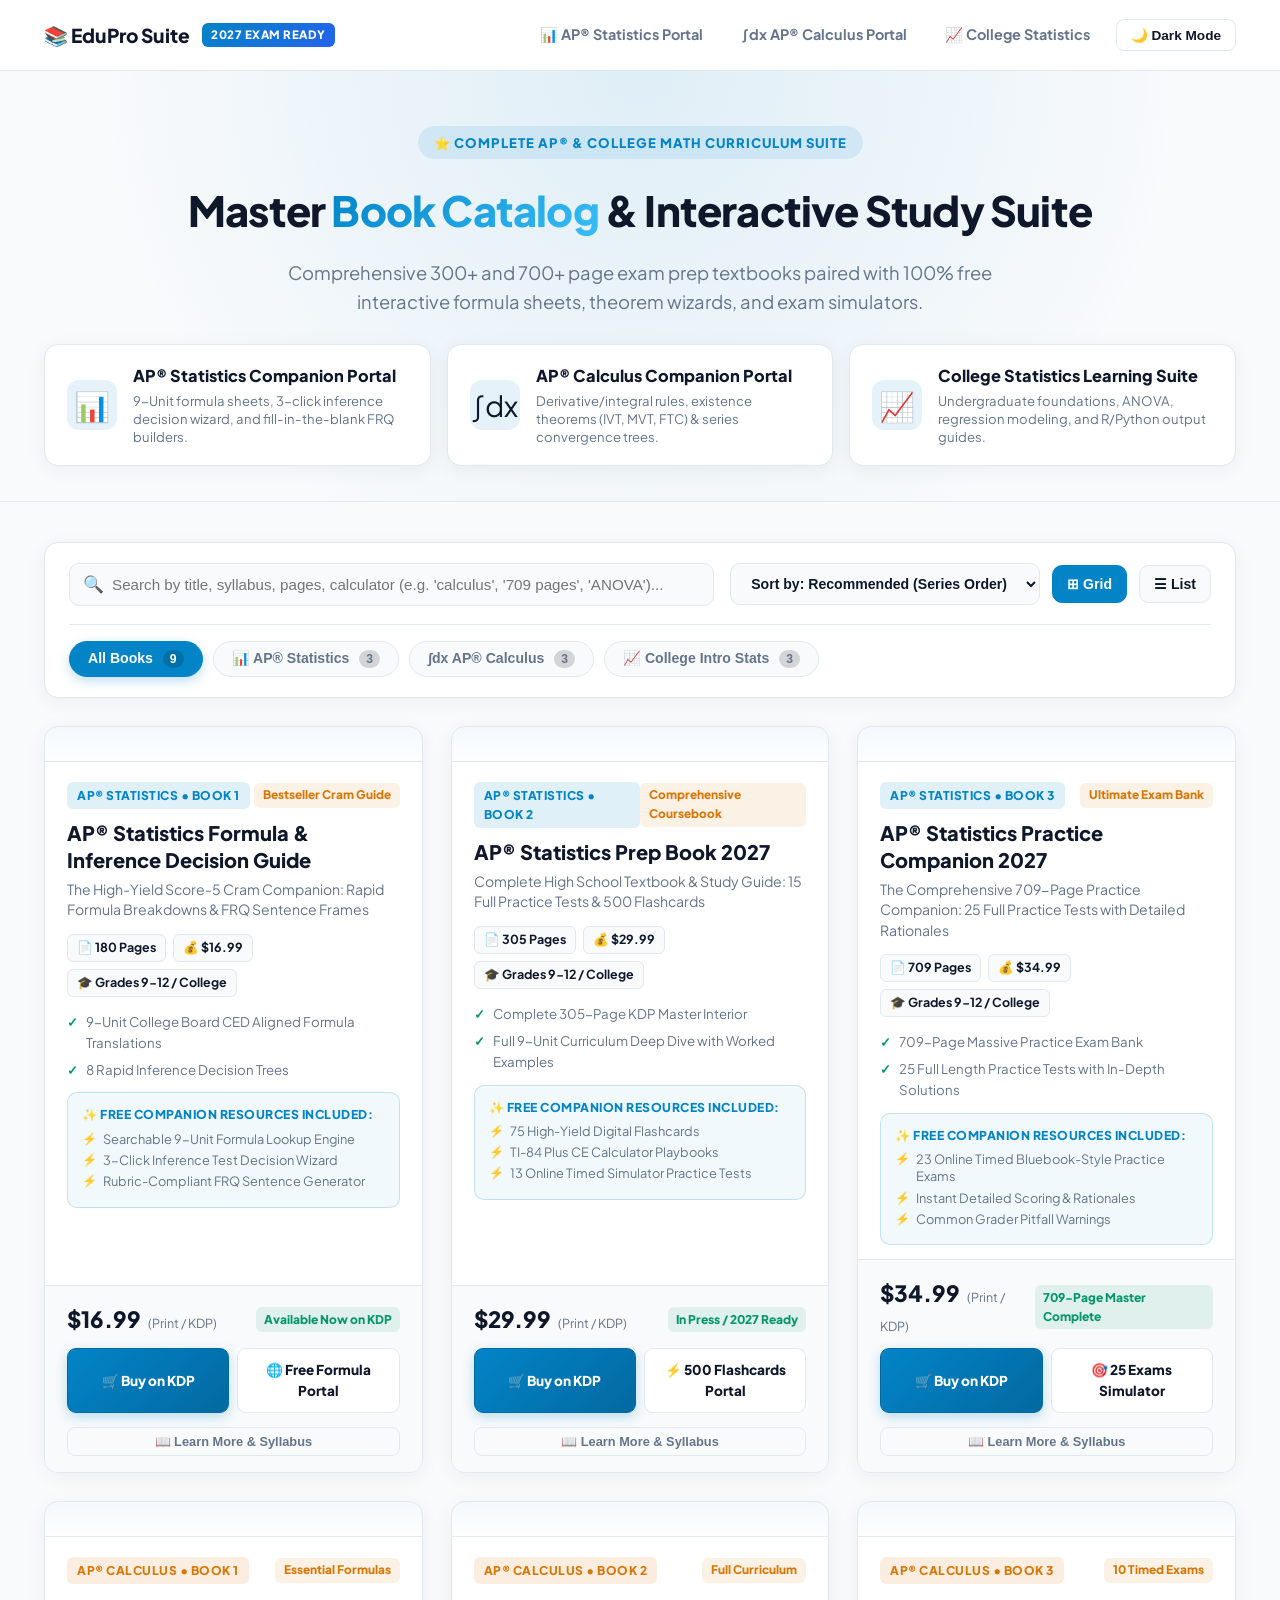
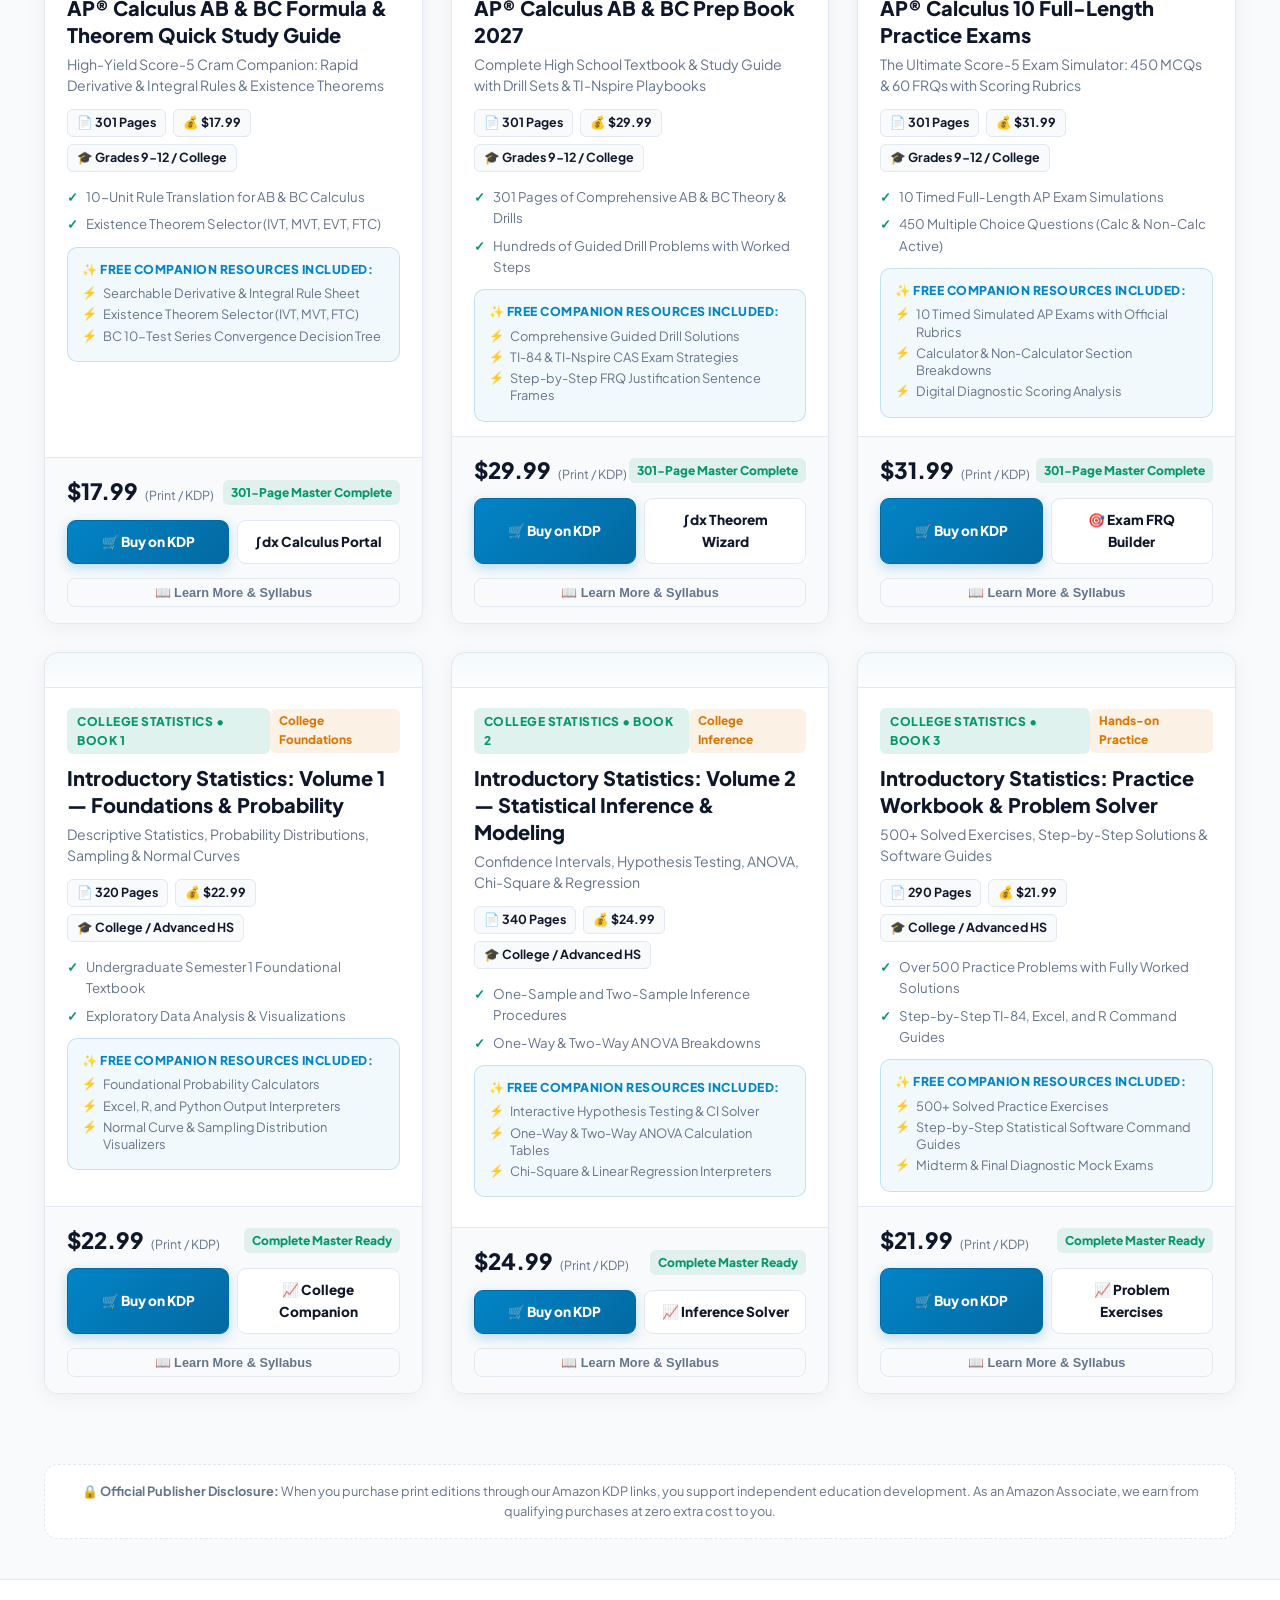
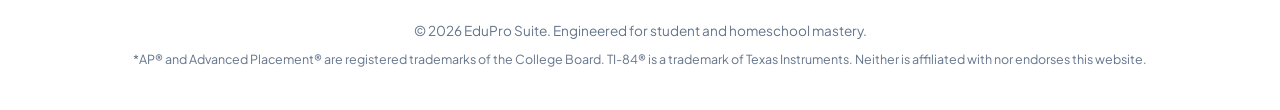
==== books-catalog.html @ 4f6c7f9e "Add Master Book Catalog, Calculus, Intro Stats, Exams, and Flashcards companion portals" ====
<!DOCTYPE html>
<html lang="en" data-theme="light">
<head>
  <meta charset="UTF-8">
  <meta name="viewport" content="width=device-width, initial-scale=1.0">
  <title>EduPro Suite | 2027 AP® & College STEM Master Book Catalog & Interactive Hub</title>
  <link rel="preconnect" href="https://fonts.googleapis.com">
  <link rel="preconnect" href="https://fonts.gstatic.com" crossorigin>
  <link href="https://fonts.googleapis.com/css2?family=Plus+Jakarta+Sans:wght@400;500;600;700;800&family=JetBrains+Mono:wght@500;700&display=swap" rel="stylesheet">
  <style>
    :root {
      --primary: #0284c7;
      --primary-hover: #0369a1;
      --accent: #d97706;
      --accent-green: #059669;
      --bg-color: #f8fafc;
      --card-bg: #ffffff;
      --text-main: #0f172a;
      --text-muted: #64748b;
      --border-color: #e2e8f0;
      --nav-bg: rgba(255, 255, 255, 0.92);
      --badge-bg: rgba(2, 132, 199, 0.1);
      --card-shadow: 0 4px 20px rgba(15, 23, 42, 0.05);
      --card-hover-shadow: 0 20px 35px rgba(2, 132, 199, 0.14);
      --radius: 14px;
    }

    [data-theme="dark"] {
      --bg-color: #0b0f19;
      --card-bg: #141d2f;
      --text-main: #f8fafc;
      --text-muted: #94a3b8;
      --border-color: #1e293b;
      --nav-bg: rgba(15, 23, 42, 0.92);
      --badge-bg: rgba(56, 189, 248, 0.15);
      --card-shadow: 0 4px 20px rgba(0, 0, 0, 0.4);
      --card-hover-shadow: 0 20px 35px rgba(56, 189, 248, 0.18);
    }

    * { box-sizing: border-box; margin: 0; padding: 0; }
    body {
      font-family: 'Plus Jakarta Sans', sans-serif;
      background-color: var(--bg-color);
      color: var(--text-main);
      line-height: 1.6;
      transition: background-color 0.25s, color 0.25s;
    }

    .container {
      max-width: 1240px;
      margin: 0 auto;
      padding: 0 24px;
    }

    /* Header Nav */
    header {
      position: sticky;
      top: 0;
      z-index: 100;
      backdrop-filter: blur(14px);
      background: var(--nav-bg);
      border-bottom: 1px solid var(--border-color);
    }
    .nav-container {
      display: flex;
      justify-content: space-between;
      align-items: center;
      height: 70px;
    }
    .logo {
      display: flex;
      align-items: center;
      gap: 12px;
      font-weight: 800;
      font-size: 1.2rem;
      text-decoration: none;
      color: var(--text-main);
    }
    .logo-badge {
      font-size: 0.72rem;
      font-weight: 800;
      background: linear-gradient(135deg, #0284c7, #2563eb);
      color: #fff;
      padding: 3px 9px;
      border-radius: 6px;
      letter-spacing: 0.5px;
    }
    .nav-links {
      display: flex;
      align-items: center;
      gap: 14px;
    }
    .nav-link {
      font-size: 0.9rem;
      font-weight: 700;
      color: var(--text-muted);
      text-decoration: none;
      padding: 6px 12px;
      border-radius: 8px;
      transition: all 0.2s;
    }
    .nav-link:hover {
      color: var(--primary);
      background: var(--badge-bg);
    }
    .theme-btn {
      background: var(--card-bg);
      border: 1px solid var(--border-color);
      color: var(--text-main);
      padding: 7px 14px;
      border-radius: 8px;
      cursor: pointer;
      font-weight: 700;
      font-size: 0.85rem;
      display: flex;
      align-items: center;
      gap: 6px;
    }

    /* Hero Banner */
    .hero {
      padding: 55px 0 35px 0;
      text-align: center;
      background: radial-gradient(circle at 50% 0%, rgba(2, 132, 199, 0.1) 0%, transparent 70%);
      border-bottom: 1px solid var(--border-color);
    }
    .hero-pretitle {
      display: inline-flex;
      align-items: center;
      gap: 8px;
      font-size: 0.82rem;
      font-weight: 800;
      text-transform: uppercase;
      letter-spacing: 1px;
      color: var(--primary);
      background: var(--badge-bg);
      padding: 6px 16px;
      border-radius: 20px;
      margin-bottom: 18px;
    }
    .hero h1 {
      font-size: 2.6rem;
      font-weight: 800;
      letter-spacing: -0.8px;
      margin-bottom: 14px;
    }
    .hero h1 span {
      background: linear-gradient(135deg, #0284c7, #38bdf8);
      -webkit-background-clip: text;
      -webkit-text-fill-color: transparent;
    }
    .hero p {
      font-size: 1.15rem;
      color: var(--text-muted);
      max-width: 780px;
      margin: 0 auto 28px;
    }

    /* Deep Link "Spoke" Portals */
    .portals-hub {
      display: grid;
      grid-template-columns: repeat(auto-fit, minmax(320px, 1fr));
      gap: 16px;
      margin-top: 15px;
      text-align: left;
    }
    .portal-box {
      background: var(--card-bg);
      border: 1px solid var(--border-color);
      padding: 18px 22px;
      border-radius: var(--radius);
      display: flex;
      align-items: center;
      gap: 16px;
      text-decoration: none;
      color: var(--text-main);
      box-shadow: var(--card-shadow);
      transition: all 0.25s ease;
    }
    .portal-box:hover {
      border-color: var(--primary);
      transform: translateY(-3px);
      box-shadow: var(--card-hover-shadow);
    }
    .portal-icon {
      font-size: 1.8rem;
      width: 50px;
      height: 50px;
      display: flex;
      align-items: center;
      justify-content: center;
      background: var(--badge-bg);
      border-radius: 12px;
      flex-shrink: 0;
    }
    .portal-text h4 {
      font-size: 1.02rem;
      font-weight: 800;
      margin-bottom: 2px;
      color: var(--text-main);
    }
    .portal-text p {
      font-size: 0.82rem;
      color: var(--text-muted);
      margin: 0;
      line-height: 1.4;
    }

    /* Catalog Controls Bar */
    .catalog-bar {
      background: var(--card-bg);
      border: 1px solid var(--border-color);
      border-radius: var(--radius);
      padding: 20px 24px;
      margin: 40px 0 28px 0;
      box-shadow: var(--card-shadow);
    }
    .bar-row-1 {
      display: flex;
      flex-wrap: wrap;
      gap: 16px;
      align-items: center;
      justify-content: space-between;
      margin-bottom: 18px;
    }
    .search-box-wrap {
      position: relative;
      flex: 1;
      min-width: 280px;
    }
    .search-input {
      width: 100%;
      padding: 12px 18px 12px 42px;
      border-radius: 10px;
      border: 1px solid var(--border-color);
      background: var(--bg-color);
      color: var(--text-main);
      font-size: 0.95rem;
      font-weight: 500;
      outline: none;
      transition: all 0.2s;
    }
    .search-input:focus {
      border-color: var(--primary);
      box-shadow: 0 0 0 3px var(--badge-bg);
    }
    .search-ico {
      position: absolute;
      left: 14px;
      top: 50%;
      transform: translateY(-50%);
      color: var(--text-muted);
      font-size: 1.05rem;
    }

    .tools-group {
      display: flex;
      flex-wrap: wrap;
      gap: 12px;
      align-items: center;
    }
    .sort-select {
      padding: 11px 16px;
      border-radius: 10px;
      border: 1px solid var(--border-color);
      background: var(--bg-color);
      color: var(--text-main);
      font-size: 0.88rem;
      font-weight: 700;
      cursor: pointer;
      outline: none;
    }
    .view-btn {
      background: var(--bg-color);
      border: 1px solid var(--border-color);
      padding: 10px 14px;
      border-radius: 10px;
      cursor: pointer;
      color: var(--text-main);
      font-size: 0.88rem;
      font-weight: 700;
      display: inline-flex;
      align-items: center;
      gap: 6px;
    }
    .view-btn.active {
      background: var(--primary);
      color: #fff;
      border-color: var(--primary);
    }

    /* Series Filter Tabs */
    .filter-tabs {
      display: flex;
      flex-wrap: wrap;
      gap: 10px;
      border-top: 1px solid var(--border-color);
      padding-top: 16px;
    }
    .pill-btn {
      background: var(--bg-color);
      color: var(--text-muted);
      border: 1px solid var(--border-color);
      border-radius: 25px;
      padding: 8px 18px;
      font-size: 0.88rem;
      font-weight: 700;
      cursor: pointer;
      transition: all 0.2s;
    }
    .pill-btn:hover, .pill-btn.active {
      background: var(--primary);
      color: #fff;
      border-color: var(--primary);
      box-shadow: 0 4px 12px rgba(2, 132, 199, 0.25);
    }
    .counter {
      display: inline-block;
      margin-left: 6px;
      background: rgba(0,0,0,0.15);
      padding: 2px 7px;
      border-radius: 12px;
      font-size: 0.76rem;
    }

    /* Books Grid */
    .books-container {
      display: grid;
      grid-template-columns: repeat(auto-fill, minmax(360px, 1fr));
      gap: 28px;
      margin-bottom: 70px;
    }
    .books-container.list-mode {
      grid-template-columns: 1fr;
    }

    /* Book Card */
    .book-card {
      background: var(--card-bg);
      border: 1px solid var(--border-color);
      border-radius: var(--radius);
      box-shadow: var(--card-shadow);
      display: flex;
      flex-direction: column;
      overflow: hidden;
      transition: all 0.28s ease;
      position: relative;
    }
    .book-card:hover {
      transform: translateY(-6px);
      box-shadow: var(--card-hover-shadow);
      border-color: rgba(2, 132, 199, 0.45);
    }

    .card-cover-container {
      background: linear-gradient(180deg, rgba(2, 132, 199, 0.05) 0%, rgba(2, 132, 199, 0.01) 100%);
      padding: 24px 20px 10px;
      text-align: center;
      border-bottom: 1px solid var(--border-color);
      position: relative;
    }
    .book-cover-img {
      max-height: 250px;
      width: auto;
      max-width: 100%;
      border-radius: 8px;
      box-shadow: 0 12px 28px rgba(0,0,0,0.22), 0 2px 4px rgba(0,0,0,0.1);
      transition: transform 0.3s ease;
    }
    .book-card:hover .book-cover-img {
      transform: scale(1.03) rotate(-1deg);
    }

    .card-body {
      padding: 20px 22px 14px;
      flex-grow: 1;
    }
    .tag-row {
      display: flex;
      justify-content: space-between;
      align-items: center;
      margin-bottom: 10px;
    }
    .series-tag {
      font-size: 0.75rem;
      font-weight: 800;
      text-transform: uppercase;
      letter-spacing: 0.5px;
      padding: 4px 10px;
      border-radius: 6px;
    }
    .tag-stats { background: rgba(2, 132, 199, 0.12); color: #0284c7; }
    .tag-calc { background: rgba(217, 119, 6, 0.12); color: #d97706; }
    .tag-intro { background: rgba(5, 150, 105, 0.12); color: #059669; }

    .badge-label {
      font-size: 0.74rem;
      font-weight: 800;
      color: var(--accent);
      background: rgba(217, 119, 6, 0.1);
      padding: 3px 9px;
      border-radius: 6px;
    }

    .book-title {
      font-size: 1.25rem;
      font-weight: 800;
      line-height: 1.35;
      margin-bottom: 6px;
      color: var(--text-main);
    }
    .book-sub {
      font-size: 0.88rem;
      color: var(--text-muted);
      margin-bottom: 14px;
      line-height: 1.45;
    }

    .chips-row {
      display: flex;
      flex-wrap: wrap;
      gap: 7px;
      margin-bottom: 14px;
    }
    .chip {
      background: var(--bg-color);
      border: 1px solid var(--border-color);
      font-size: 0.78rem;
      font-weight: 700;
      padding: 3px 9px;
      border-radius: 6px;
    }

    .highlight-list {
      list-style: none;
      margin: 10px 0;
      padding: 0;
    }
    .highlight-list li {
      font-size: 0.83rem;
      color: var(--text-muted);
      margin-bottom: 6px;
      display: flex;
      align-items: flex-start;
      gap: 8px;
    }
    .highlight-list li::before {
      content: "✓";
      color: var(--accent-green);
      font-weight: 800;
    }

    .companion-feature-box {
      background: rgba(2, 132, 199, 0.05);
      border: 1px solid rgba(2, 132, 199, 0.2);
      border-radius: 10px;
      padding: 12px 14px;
      margin-top: 12px;
    }
    .companion-feature-header {
      font-size: 0.76rem;
      font-weight: 800;
      color: var(--primary);
      text-transform: uppercase;
      letter-spacing: 0.5px;
      margin-bottom: 6px;
      display: flex;
      align-items: center;
      gap: 6px;
    }
    .companion-bullet-list {
      list-style: none;
      padding: 0;
      margin: 0;
    }
    .companion-bullet-list li {
      font-size: 0.8rem;
      color: var(--text-muted);
      margin-bottom: 4px;
      display: flex;
      align-items: flex-start;
      gap: 6px;
      line-height: 1.35;
    }
    .companion-bullet-list li::before {
      content: "⚡";
      font-size: 0.75rem;
      color: var(--primary);
    }

    /* Card Footer Actions */
    .card-footer {
      padding: 16px 22px;
      background: var(--bg-color);
      border-top: 1px solid var(--border-color);
      display: flex;
      flex-direction: column;
      gap: 10px;
    }
    .price-bar {
      display: flex;
      justify-content: space-between;
      align-items: center;
    }
    .price-tag {
      font-size: 1.4rem;
      font-weight: 800;
      color: var(--text-main);
    }
    .status-pill {
      font-size: 0.75rem;
      font-weight: 800;
      color: var(--accent-green);
      background: rgba(5, 150, 105, 0.1);
      padding: 3px 8px;
      border-radius: 6px;
    }

    .actions-grid {
      display: grid;
      grid-template-columns: 1fr 1fr;
      gap: 8px;
    }
    .action-btn {
      padding: 10px 14px;
      border-radius: 9px;
      font-size: 0.85rem;
      font-weight: 800;
      text-align: center;
      text-decoration: none;
      cursor: pointer;
      display: inline-flex;
      align-items: center;
      justify-content: center;
      gap: 6px;
      transition: all 0.2s;
    }
    .btn-buy {
      background: linear-gradient(135deg, #0284c7, #0369a1);
      color: #fff;
      border: 1px solid #0369a1;
      box-shadow: 0 4px 12px rgba(2, 132, 199, 0.25);
    }
    .btn-buy:hover {
      background: #0369a1;
      transform: translateY(-1px);
    }
    .btn-companion {
      background: var(--card-bg);
      color: var(--text-main);
      border: 1px solid var(--border-color);
    }
    .btn-companion:hover {
      border-color: var(--primary);
      color: var(--primary);
      background: var(--badge-bg);
    }
    .btn-details {
      background: transparent;
      border: 1px solid var(--border-color);
      color: var(--text-muted);
      font-size: 0.8rem;
      padding: 6px 12px;
      border-radius: 8px;
      cursor: pointer;
      font-weight: 700;
      transition: all 0.2s;
    }
    .btn-details:hover {
      color: var(--text-main);
      border-color: var(--text-muted);
    }

    /* List Mode Specifics */
    .books-container.list-mode .book-card {
      flex-direction: row;
    }
    .books-container.list-mode .card-cover-container {
      width: 220px;
      flex-shrink: 0;
      display: flex;
      align-items: center;
      justify-content: center;
      border-bottom: none;
      border-right: 1px solid var(--border-color);
      padding: 20px;
    }
    .books-container.list-mode .card-cover-container .book-cover-img {
      max-height: 190px;
    }
    .books-container.list-mode .card-footer {
      width: 260px;
      flex-shrink: 0;
      border-top: none;
      border-left: 1px solid var(--border-color);
      justify-content: center;
    }

    /* Modal Backdrop & Popup */
    .modal-overlay {
      display: none;
      position: fixed;
      inset: 0;
      background: rgba(0, 0, 0, 0.65);
      backdrop-filter: blur(5px);
      z-index: 999;
      align-items: center;
      justify-content: center;
      padding: 20px;
    }
    .modal-overlay.open { display: flex; }
    .modal-window {
      background: var(--card-bg);
      border: 1px solid var(--border-color);
      border-radius: 16px;
      max-width: 680px;
      width: 100%;
      padding: 30px;
      box-shadow: 0 25px 50px rgba(0,0,0,0.35);
      position: relative;
      max-height: 90vh;
      overflow-y: auto;
    }
    .modal-close-x {
      position: absolute;
      top: 22px;
      right: 22px;
      background: var(--bg-color);
      border: 1px solid var(--border-color);
      width: 32px;
      height: 32px;
      border-radius: 50%;
      display: flex;
      align-items: center;
      justify-content: center;
      cursor: pointer;
      font-size: 1.2rem;
      color: var(--text-muted);
    }
    .modal-close-x:hover { color: var(--text-main); }

    /* Affiliate Disclosure Footnote */
    .disclosure-box {
      margin-top: 40px;
      padding: 16px 20px;
      background: var(--card-bg);
      border: 1px dashed var(--border-color);
      border-radius: var(--radius);
      font-size: 0.8rem;
      color: var(--text-muted);
      text-align: center;
    }

    footer {
      border-top: 1px solid var(--border-color);
      background: var(--card-bg);
      padding: 40px 0;
      text-align: center;
      color: var(--text-muted);
      font-size: 0.85rem;
      margin-top: 40px;
    }

    @media (max-width: 900px) {
      .hero h1 { font-size: 2.1rem; }
      .books-container.list-mode .book-card { flex-direction: column; }
      .books-container.list-mode .card-cover-container { width: 100%; border-right: none; border-bottom: 1px solid var(--border-color); }
      .books-container.list-mode .card-footer { width: 100%; border-left: none; border-top: 1px solid var(--border-color); }
      .bar-row-1 { flex-direction: column; align-items: stretch; }
      .tools-group { justify-content: space-between; }
    }
  </style>
</head>
<body>

  <!-- Sticky Global Navigation -->
  <header>
    <div class="container nav-container">
      <a href="books-catalog.html" class="logo">
        <span>📚 EduPro Suite</span>
        <span class="logo-badge">2027 EXAM READY</span>
      </a>
      <div class="nav-links">
        <a href="index.html" class="nav-link">📊 AP® Statistics Portal</a>
        <a href="calculus.html" class="nav-link">∫dx AP® Calculus Portal</a>
        <a href="introductory-statistics.html" class="nav-link">📈 College Statistics</a>
        <button class="theme-btn" id="themeBtn">🌙 Dark Mode</button>
      </div>
    </div>
  </header>

  <!-- Hero Section -->
  <section class="hero">
    <div class="container">
      <div class="hero-pretitle">⭐ Complete AP® & College Math Curriculum Suite</div>
      <h1>Master <span>Book Catalog</span> & Interactive Study Suite</h1>
      <p>Comprehensive 300+ and 700+ page exam prep textbooks paired with 100% free interactive formula sheets, theorem wizards, and exam simulators.</p>

      <!-- The 3 Major Spoke Portals (Deep Links) -->
      <div class="portals-hub">
        <a href="index.html" class="portal-box">
          <div class="portal-icon">📊</div>
          <div class="portal-text">
            <h4>AP® Statistics Companion Portal</h4>
            <p>9-Unit formula sheets, 3-click inference decision wizard, and fill-in-the-blank FRQ builders.</p>
          </div>
        </a>

        <a href="calculus.html" class="portal-box">
          <div class="portal-icon">∫dx</div>
          <div class="portal-text">
            <h4>AP® Calculus Companion Portal</h4>
            <p>Derivative/integral rules, existence theorems (IVT, MVT, FTC) & series convergence trees.</p>
          </div>
        </a>

        <a href="introductory-statistics.html" class="portal-box">
          <div class="portal-icon">📈</div>
          <div class="portal-text">
            <h4>College Statistics Learning Suite</h4>
            <p>Undergraduate foundations, ANOVA, regression modeling, and R/Python output guides.</p>
          </div>
        </a>
      </div>
    </div>
  </section>

  <!-- Main Catalog Area -->
  <main class="container">

    <!-- Controls: Search, Sort, Filters, View Modes -->
    <div class="catalog-bar">
      <div class="bar-row-1">
        <div class="search-box-wrap">
          <span class="search-ico">🔍</span>
          <input type="text" id="searchInput" class="search-input" placeholder="Search by title, syllabus, pages, calculator (e.g. 'calculus', '709 pages', 'ANOVA')...">
        </div>

        <div class="tools-group">
          <select id="sortSelect" class="sort-select">
            <option value="recommended">Sort by: Recommended (Series Order)</option>
            <option value="pages-desc">Sort by: Pages (High to Low)</option>
            <option value="pages-asc">Sort by: Pages (Low to High)</option>
            <option value="price-asc">Sort by: Price (Low to High)</option>
            <option value="title-asc">Sort by: Title (A - Z)</option>
          </select>

          <button id="viewGrid" class="view-btn active" title="Grid View">⊞ Grid</button>
          <button id="viewList" class="view-btn" title="List View">☰ List</button>
        </div>
      </div>

      <!-- Filter Tabs -->
      <div class="filter-tabs">
        <button class="pill-btn active" data-series="all">All Books <span class="counter" id="countAll">9</span></button>
        <button class="pill-btn" data-series="ap-statistics">📊 AP® Statistics <span class="counter" id="countStats">3</span></button>
        <button class="pill-btn" data-series="ap-calculus">∫dx AP® Calculus <span class="counter" id="countCalc">3</span></button>
        <button class="pill-btn" data-series="intro-stats">📈 College Intro Stats <span class="counter" id="countIntro">3</span></button>
      </div>
    </div>

    <!-- Book Grid Cards -->
    <div class="books-container" id="booksContainer">
      <!-- Dynamic Javascript Injection -->
    </div>

    <!-- Affiliate / Attribution Notice -->
    <div class="disclosure-box">
      🔒 <strong>Official Publisher Disclosure:</strong> When you purchase print editions through our Amazon KDP links, you support independent education development. As an Amazon Associate, we earn from qualifying purchases at zero extra cost to you.
    </div>

  </main>

  <!-- Modal Details Popup -->
  <div class="modal-overlay" id="bookModal">
    <div class="modal-window">
      <button class="modal-close-x" id="modalCloseX">&times;</button>
      <div id="modalBody"></div>
    </div>
  </div>

  <!-- Footer -->
  <footer>
    <div class="container">
      <p>© 2026 EduPro Suite. Engineered for student and homeschool mastery.</p>
      <p style="font-size: 0.78rem; margin-top: 8px;">*AP® and Advanced Placement® are registered trademarks of the College Board. TI-84® is a trademark of Texas Instruments. Neither is affiliated with nor endorses this website.</p>
    </div>
  </footer>

  <script>
    // Configurable Amazon Affiliate / Attribution Tag
    // You can also pass ?tag=yourtag-20 in the browser URL!
    const urlParams = new URLSearchParams(window.location.search);
    const affiliateTag = urlParams.get('tag') || 'eduprosuite-20';

    // PayPal configuration placeholder:
    // Supply your PayPal username/ID here (e.g. 'YourPayPalName')
    // When provided, an instant PayPal checkout button appears automatically for every book!
    const paypalId = ""; 

    // 9 Books Master Catalog Data
    const books = [
      {
        id: "ap-stats-book-1",
        series: "AP Statistics Series (2027)",
        series_id: "ap-statistics",
        tag_class: "tag-stats",
        series_label: "AP® Statistics",
        book_number: 1,
        title: "AP® Statistics Formula & Inference Decision Guide",
        subtitle: "The High-Yield Score-5 Cram Companion: Rapid Formula Breakdowns & FRQ Sentence Frames",
        price: "$16.99",
        numeric_price: 16.99,
        pages: 180,
        grade_level: "Grades 9-12 / College",
        status: "Available Now on KDP",
        badge: "Bestseller Cram Guide",
        cover_image: "assets/covers/ap-stats-book-1.jpg",
        product_url: "https://www.amazon.com/dp/B0EXAMPL01",
        companion_resources_url: "index.html",
        companion_label: "🌐 Free Formula Portal",
        highlights: [
          "9-Unit College Board CED Aligned Formula Translations",
          "8 Rapid Inference Decision Trees",
          "Fill-in-the-Blank FRQ Sentence Frames"
        ],
        companion_bullets: [
          "Searchable 9-Unit Formula Lookup Engine",
          "3-Click Inference Test Decision Wizard",
          "Rubric-Compliant FRQ Sentence Generator"
        ],
        description: "Master AP Statistics with this laser-focused formula and inference handbook. Designed for high school students aiming for a Score 5, featuring instant formula lookups and rubric-perfect templates."
      },
      {
        id: "ap-stats-book-2",
        series: "AP Statistics Series (2027)",
        series_id: "ap-statistics",
        tag_class: "tag-stats",
        series_label: "AP® Statistics",
        book_number: 2,
        title: "AP® Statistics Prep Book 2027",
        subtitle: "Complete High School Textbook & Study Guide: 15 Full Practice Tests & 500 Flashcards",
        price: "$29.99",
        numeric_price: 29.99,
        pages: 305,
        grade_level: "Grades 9-12 / College",
        status: "In Press / 2027 Ready",
        badge: "Comprehensive Coursebook",
        cover_image: "assets/covers/ap-stats-book-2.jpg",
        product_url: "https://www.amazon.com/dp/B0EXAMPL02",
        companion_resources_url: "flashcards.html",
        companion_label: "⚡ 500 Flashcards Portal",
        highlights: [
          "Complete 305-Page KDP Master Interior",
          "Full 9-Unit Curriculum Deep Dive with Worked Examples",
          "15 Practice Tests (2 In-Book + 13 Online Timed Simulator)"
        ],
        companion_bullets: [
          "75 High-Yield Digital Flashcards",
          "TI-84 Plus CE Calculator Playbooks",
          "13 Online Timed Simulator Practice Tests"
        ],
        description: "The ultimate 305-page textbook and workbook for AP Statistics 2027. Includes in-depth unit breakdowns, calculator shortcuts, diagnostic drills, and complete scoring rubrics."
      },
      {
        id: "ap-stats-book-3",
        series: "AP Statistics Series (2027)",
        series_id: "ap-statistics",
        tag_class: "tag-stats",
        series_label: "AP® Statistics",
        book_number: 3,
        title: "AP® Statistics Practice Companion 2027",
        subtitle: "The Comprehensive 709-Page Practice Companion: 25 Full Practice Tests with Detailed Rationales",
        price: "$34.99",
        numeric_price: 34.99,
        pages: 709,
        grade_level: "Grades 9-12 / College",
        status: "709-Page Master Complete",
        badge: "Ultimate Exam Bank",
        cover_image: "assets/covers/ap-stats-book-3.jpg",
        product_url: "https://www.amazon.com/dp/B0EXAMPL03",
        companion_resources_url: "practice-exams.html",
        companion_label: "🎯 25 Exams Simulator",
        highlights: [
          "709-Page Massive Practice Exam Bank",
          "25 Full Length Practice Tests with In-Depth Solutions",
          "Bluebook Digital Exam Style Simulator Integration"
        ],
        companion_bullets: [
          "23 Online Timed Bluebook-Style Practice Exams",
          "Instant Detailed Scoring & Rationales",
          "Common Grader Pitfall Warnings"
        ],
        description: "The most comprehensive AP Statistics practice question vault ever assembled. 709 pages featuring 25 full-length exam simulations with complete solution rationales."
      },
      {
        id: "ap-calc-book-1",
        series: "AP Calculus Series (2027)",
        series_id: "ap-calculus",
        tag_class: "tag-calc",
        series_label: "AP® Calculus",
        book_number: 1,
        title: "AP® Calculus AB & BC Formula & Theorem Quick Study Guide",
        subtitle: "High-Yield Score-5 Cram Companion: Rapid Derivative & Integral Rules & Existence Theorems",
        price: "$17.99",
        numeric_price: 17.99,
        pages: 301,
        grade_level: "Grades 9-12 / College",
        status: "301-Page Master Complete",
        badge: "Essential Formulas",
        cover_image: "assets/covers/ap-calc-book-1.jpg",
        product_url: "https://www.amazon.com/dp/B0EXAMPL04",
        companion_resources_url: "calculus.html",
        companion_label: "∫dx Calculus Portal",
        highlights: [
          "10-Unit Rule Translation for AB & BC Calculus",
          "Existence Theorem Selector (IVT, MVT, EVT, FTC)",
          "BC Series Convergence Flowcharts (10 Decision Tests)"
        ],
        companion_bullets: [
          "Searchable Derivative & Integral Rule Sheet",
          "Existence Theorem Selector (IVT, MVT, FTC)",
          "BC 10-Test Series Convergence Decision Tree"
        ],
        description: "Essential formulas, existence theorems, and justification templates for AP Calculus AB and BC exam mastery. Concise, high-impact review."
      },
      {
        id: "ap-calc-book-2",
        series: "AP Calculus Series (2027)",
        series_id: "ap-calculus",
        tag_class: "tag-calc",
        series_label: "AP® Calculus",
        book_number: 2,
        title: "AP® Calculus AB & BC Prep Book 2027",
        subtitle: "Complete High School Textbook & Study Guide with Drill Sets & TI-Nspire Playbooks",
        price: "$29.99",
        numeric_price: 29.99,
        pages: 301,
        grade_level: "Grades 9-12 / College",
        status: "301-Page Master Complete",
        badge: "Full Curriculum",
        cover_image: "assets/covers/ap-calc-book-2.jpg",
        product_url: "https://www.amazon.com/dp/B0EXAMPL05",
        companion_resources_url: "calculus.html",
        companion_label: "∫dx Theorem Wizard",
        highlights: [
          "301 Pages of Comprehensive AB & BC Theory & Drills",
          "Hundreds of Guided Drill Problems with Worked Steps",
          "TI-84 and TI-Nspire CAS Calculator Strategies"
        ],
        companion_bullets: [
          "Comprehensive Guided Drill Solutions",
          "TI-84 & TI-Nspire CAS Exam Strategies",
          "Step-by-Step FRQ Justification Sentence Frames"
        ],
        description: "A complete, modern textbook designed for independent AP Calculus AB & BC students. Thorough theoretical foundations paired with actionable exam drills."
      },
      {
        id: "ap-calc-book-3",
        series: "AP Calculus Series (2027)",
        series_id: "ap-calculus",
        tag_class: "tag-calc",
        series_label: "AP® Calculus",
        book_number: 3,
        title: "AP® Calculus 10 Full-Length Practice Exams",
        subtitle: "The Ultimate Score-5 Exam Simulator: 450 MCQs & 60 FRQs with Scoring Rubrics",
        price: "$31.99",
        numeric_price: 31.99,
        pages: 301,
        grade_level: "Grades 9-12 / College",
        status: "301-Page Master Complete",
        badge: "10 Timed Exams",
        cover_image: "assets/covers/ap-calc-book-3.jpg",
        product_url: "https://www.amazon.com/dp/B0EXAMPL06",
        companion_resources_url: "calculus.html",
        companion_label: "🎯 Exam FRQ Builder",
        highlights: [
          "10 Timed Full-Length AP Exam Simulations",
          "450 Multiple Choice Questions (Calc & Non-Calc Active)",
          "60 Free Response Questions with Official Rubrics"
        ],
        companion_bullets: [
          "10 Timed Simulated AP Exams with Official Rubrics",
          "Calculator & Non-Calculator Section Breakdowns",
          "Digital Diagnostic Scoring Analysis"
        ],
        description: "Simulate the real AP Calculus testing environment with 10 rigorous, fully worked practice exams. Covers both AB and BC specific modules."
      },
      {
        id: "intro-stats-book-1",
        series: "Introductory Statistics College Series",
        series_id: "intro-stats",
        tag_class: "tag-intro",
        series_label: "College Statistics",
        book_number: 1,
        title: "Introductory Statistics: Volume 1 — Foundations & Probability",
        subtitle: "Descriptive Statistics, Probability Distributions, Sampling & Normal Curves",
        price: "$22.99",
        numeric_price: 22.99,
        pages: 320,
        grade_level: "College / Advanced HS",
        status: "Complete Master Ready",
        badge: "College Foundations",
        cover_image: "assets/covers/intro-stats-book-1.jpg",
        product_url: "https://www.amazon.com/dp/B0EXAMPL07",
        companion_resources_url: "introductory-statistics.html",
        companion_label: "📈 College Companion",
        highlights: [
          "Undergraduate Semester 1 Foundational Textbook",
          "Exploratory Data Analysis & Visualizations",
          "Discrete & Continuous Probability Distributions"
        ],
        companion_bullets: [
          "Foundational Probability Calculators",
          "Excel, R, and Python Output Interpreters",
          "Normal Curve & Sampling Distribution Visualizers"
        ],
        description: "An intuitive, accessible college textbook covering descriptive statistics, basic probability, and sampling distributions with practical real-world data examples."
      },
      {
        id: "intro-stats-book-2",
        series: "Introductory Statistics College Series",
        series_id: "intro-stats",
        tag_class: "tag-intro",
        series_label: "College Statistics",
        book_number: 2,
        title: "Introductory Statistics: Volume 2 — Statistical Inference & Modeling",
        subtitle: "Confidence Intervals, Hypothesis Testing, ANOVA, Chi-Square & Regression",
        price: "$24.99",
        numeric_price: 24.99,
        pages: 340,
        grade_level: "College / Advanced HS",
        status: "Complete Master Ready",
        badge: "College Inference",
        cover_image: "assets/covers/intro-stats-book-2.jpg",
        product_url: "https://www.amazon.com/dp/B0EXAMPL08",
        companion_resources_url: "introductory-statistics.html",
        companion_label: "📈 Inference Solver",
        highlights: [
          "One-Sample and Two-Sample Inference Procedures",
          "One-Way & Two-Way ANOVA Breakdowns",
          "Chi-Square Goodness-of-Fit and Independence"
        ],
        companion_bullets: [
          "Interactive Hypothesis Testing & CI Solver",
          "One-Way & Two-Way ANOVA Calculation Tables",
          "Chi-Square & Linear Regression Interpreters"
        ],
        description: "Comprehensive semester 2 college guide to statistical inference, decision-making, and linear modeling with clear hypothesis testing workflows."
      },
      {
        id: "intro-stats-book-3",
        series: "Introductory Statistics College Series",
        series_id: "intro-stats",
        tag_class: "tag-intro",
        series_label: "College Statistics",
        book_number: 3,
        title: "Introductory Statistics: Practice Workbook & Problem Solver",
        subtitle: "500+ Solved Exercises, Step-by-Step Solutions & Software Guides",
        price: "$21.99",
        numeric_price: 21.99,
        pages: 290,
        grade_level: "College / Advanced HS",
        status: "Complete Master Ready",
        badge: "Hands-on Practice",
        cover_image: "assets/covers/intro-stats-book-3.jpg",
        product_url: "https://www.amazon.com/dp/B0EXAMPL09",
        companion_resources_url: "introductory-statistics.html",
        companion_label: "📈 Problem Exercises",
        highlights: [
          "Over 500 Practice Problems with Fully Worked Solutions",
          "Step-by-Step TI-84, Excel, and R Command Guides",
          "Formula Mastery Drills & Conceptual Traps"
        ],
        companion_bullets: [
          "500+ Solved Practice Exercises",
          "Step-by-Step Statistical Software Command Guides",
          "Midterm & Final Diagnostic Mock Exams"
        ],
        description: "The ultimate companion workbook for introductory statistics college students. Reinforce lecture concepts with structured, step-by-step problem sets."
      }
    ];

    // Build Amazon link with tag
    function getAmazonLink(url) {
      if (!affiliateTag) return url;
      const separator = url.includes('?') ? '&' : '?';
      return `${url}${separator}tag=${affiliateTag}`;
    }

    // State
    let activeSeries = 'all';
    let filterQuery = '';
    let sortMode = 'recommended';

    // Elements
    const booksContainer = document.getElementById('booksContainer');
    const searchInput = document.getElementById('searchInput');
    const sortSelect = document.getElementById('sortSelect');
    const pillButtons = document.querySelectorAll('.pill-btn');
    const viewGrid = document.getElementById('viewGrid');
    const viewList = document.getElementById('viewList');
    const themeBtn = document.getElementById('themeBtn');
    const bookModal = document.getElementById('bookModal');
    const modalBody = document.getElementById('modalBody');
    const modalCloseX = document.getElementById('modalCloseX');

    // Theme Switch
    themeBtn.addEventListener('click', () => {
      const isDark = document.documentElement.getAttribute('data-theme') === 'dark';
      document.documentElement.setAttribute('data-theme', isDark ? 'light' : 'dark');
      themeBtn.textContent = isDark ? '🌙 Dark Mode' : '☀️ Light Mode';
    });

    // Render Logic
    function render() {
      let filtered = books.filter(b => {
        const matchesSeries = (activeSeries === 'all') || (b.series_id === activeSeries);
        const q = filterQuery.toLowerCase().trim();
        const matchesQuery = !q || 
          b.title.toLowerCase().includes(q) ||
          b.subtitle.toLowerCase().includes(q) ||
          b.description.toLowerCase().includes(q) ||
          b.pages.toString().includes(q) ||
          b.highlights.some(h => h.toLowerCase().includes(q)) ||
          b.companion_bullets.some(cb => cb.toLowerCase().includes(q));
        return matchesSeries && matchesQuery;
      });

      // Sorting logic
      if (sortMode === 'pages-desc') filtered.sort((a,b) => b.pages - a.pages);
      else if (sortMode === 'pages-asc') filtered.sort((a,b) => a.pages - b.pages);
      else if (sortMode === 'price-asc') filtered.sort((a,b) => a.numeric_price - b.numeric_price);
      else if (sortMode === 'title-asc') filtered.sort((a,b) => a.title.localeCompare(b.title));

      if (filtered.length === 0) {
        booksContainer.innerHTML = `
          <div style="grid-column: 1/-1; text-align: center; padding: 70px 20px; background: var(--card-bg); border-radius: var(--radius); border: 2px dashed var(--border-color);">
            <h3 style="font-size: 1.35rem; margin-bottom: 8px;">No matching books found</h3>
            <p style="color: var(--text-muted);">Try searching for "AP Statistics", "Calculus", or clearing the search box.</p>
          </div>
        `;
        return;
      }

      booksContainer.innerHTML = filtered.map(b => `
        <article class="book-card" data-id="${b.id}">
          <div class="card-cover-container">
            <img src="${b.cover_image}" alt="${b.title} Cover" class="book-cover-img" loading="lazy" onerror="this.style.display='none'">
          </div>

          <div class="card-body">
            <div class="tag-row">
              <span class="series-tag ${b.tag_class}">${b.series_label} • Book ${b.book_number}</span>
              <span class="badge-label">${b.badge}</span>
            </div>

            <h2 class="book-title">${b.title}</h2>
            <p class="book-sub">${b.subtitle}</p>

            <div class="chips-row">
              <span class="chip">📄 ${b.pages} Pages</span>
              <span class="chip">💰 ${b.price}</span>
              <span class="chip">🎓 ${b.grade_level}</span>
            </div>

            <ul class="highlight-list">
              ${b.highlights.slice(0, 2).map(h => `<li>${h}</li>`).join('')}
            </ul>

            <!-- Companion Resources Bullet List Box -->
            <div class="companion-feature-box">
              <div class="companion-feature-header">✨ FREE Companion Resources Included:</div>
              <ul class="companion-bullet-list">
                ${b.companion_bullets.map(cb => `<li>${cb}</li>`).join('')}
              </ul>
            </div>
          </div>

          <div class="card-footer">
            <div class="price-bar">
              <div>
                <span class="price-tag">${b.price}</span>
                <span style="font-size:0.78rem; color:var(--text-muted); margin-left:4px;">(Print / KDP)</span>
              </div>
              <span class="status-pill">${b.status}</span>
            </div>

            <div class="actions-grid">
              <a href="${getAmazonLink(b.product_url)}" target="_blank" rel="noopener" class="action-btn btn-buy">🛒 Buy on KDP</a>
              <a href="${b.companion_resources_url}" class="action-btn btn-companion">${b.companion_label}</a>
            </div>

            <div style="display:flex; gap:6px; margin-top:4px;">
              <button class="btn-details" style="flex:1;" onclick="openDetails('${b.id}')">📖 Learn More & Syllabus</button>
              ${paypalId ? `<a href="https://www.paypal.com/paypalme/${paypalId}/${b.numeric_price}USD" target="_blank" rel="noopener" class="action-btn" style="background:#0070ba; color:#fff; font-size:0.8rem; padding:6px 12px; border-radius:8px; text-decoration:none; display:inline-flex; align-items:center; gap:4px;">💳 PayPal</a>` : ''}
            </div>
          </div>
        </article>
      `).join('');
    }

    // Modal Details
    window.openDetails = function(bookId) {
      const b = books.find(x => x.id === bookId);
      if (!b) return;

      modalBody.innerHTML = `
        <div style="display:flex; gap:20px; align-items:flex-start; margin-bottom:18px; flex-wrap:wrap;">
          <img src="${b.cover_image}" alt="${b.title}" style="max-height:180px; border-radius:8px; box-shadow:0 8px 20px rgba(0,0,0,0.2);" onerror="this.style.display='none'">
          <div style="flex:1; min-width:240px;">
            <span class="series-tag ${b.tag_class}">${b.series}</span>
            <h2 style="font-size:1.35rem; font-weight:800; margin:8px 0 4px;">${b.title}</h2>
            <p style="color:var(--text-muted); font-size:0.88rem; margin-bottom:10px;">${b.subtitle}</p>
            <div class="chips-row">
              <span class="chip">📄 ${b.pages} Pages</span>
              <span class="chip">💲 ${b.price}</span>
              <span class="chip">🎓 ${b.grade_level}</span>
            </div>
          </div>
        </div>

        <h4 style="font-size:0.95rem; font-weight:800; margin-bottom:8px;">Scope & Description:</h4>
        <p style="font-size:0.88rem; color:var(--text-muted); line-height:1.6; margin-bottom:18px;">${b.description}</p>

        <h4 style="font-size:0.95rem; font-weight:800; margin-bottom:8px;">Key Textbook Highlights:</h4>
        <ul class="highlight-list" style="margin-bottom:16px;">
          ${b.highlights.map(h => `<li>${h}</li>`).join('')}
        </ul>

        <div class="companion-feature-box" style="margin-bottom:20px;">
          <div class="companion-feature-header">✨ 100% Free Companion Portal Features Included:</div>
          <ul class="companion-bullet-list">
            ${b.companion_bullets.map(cb => `<li>${cb}</li>`).join('')}
          </ul>
        </div>

        <div style="display:flex; gap:12px; flex-wrap:wrap;">
          <a href="${getAmazonLink(b.product_url)}" target="_blank" rel="noopener" class="action-btn btn-buy" style="flex:1;">🛒 Order Print Edition (${b.price})</a>
          <a href="${b.companion_resources_url}" class="action-btn btn-companion" style="flex:1;">🌐 Free Online Interactive Portal</a>
          ${paypalId ? `<a href="https://www.paypal.com/paypalme/${paypalId}/${b.numeric_price}USD" target="_blank" rel="noopener" class="action-btn" style="background:#0070ba; color:#fff; flex:1;">💳 Instant Checkout (PayPal)</a>` : ''}
        </div>
      `;
      bookModal.classList.add('open');
    };

    modalCloseX.addEventListener('click', () => bookModal.classList.remove('open'));
    bookModal.addEventListener('click', (e) => {
      if (e.target === bookModal) bookModal.classList.remove('open');
    });

    // Listeners
    searchInput.addEventListener('input', (e) => {
      filterQuery = e.target.value;
      render();
    });

    sortSelect.addEventListener('change', (e) => {
      sortMode = e.target.value;
      render();
    });

    pillButtons.forEach(btn => {
      btn.addEventListener('click', () => {
        pillButtons.forEach(b => b.classList.remove('active'));
        btn.classList.add('active');
        activeSeries = btn.getAttribute('data-series');
        render();
      });
    });

    viewGrid.addEventListener('click', () => {
      viewGrid.classList.add('active');
      viewList.classList.remove('active');
      booksContainer.classList.remove('list-mode');
    });

    viewList.addEventListener('click', () => {
      viewList.classList.add('active');
      viewGrid.classList.remove('active');
      booksContainer.classList.add('list-mode');
    });

    // Run
    render();
  </script>
</body>
</html>
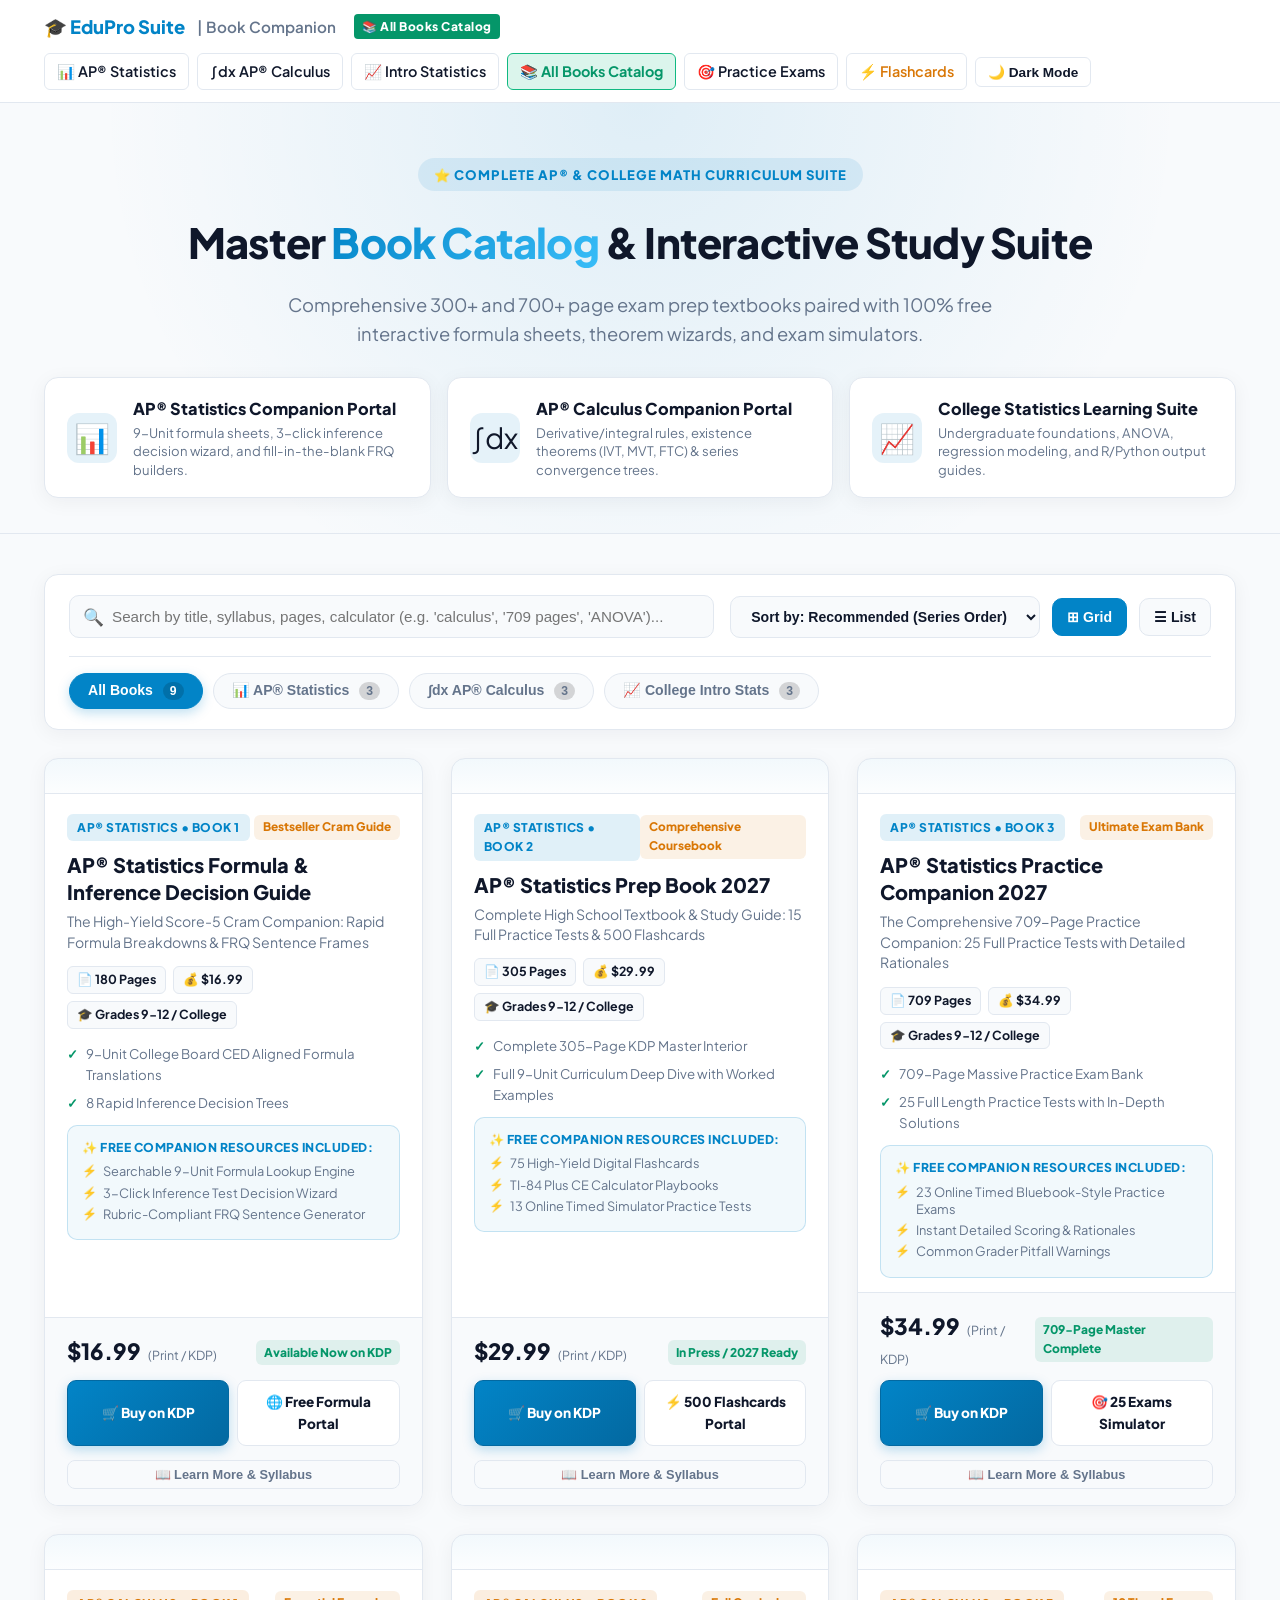
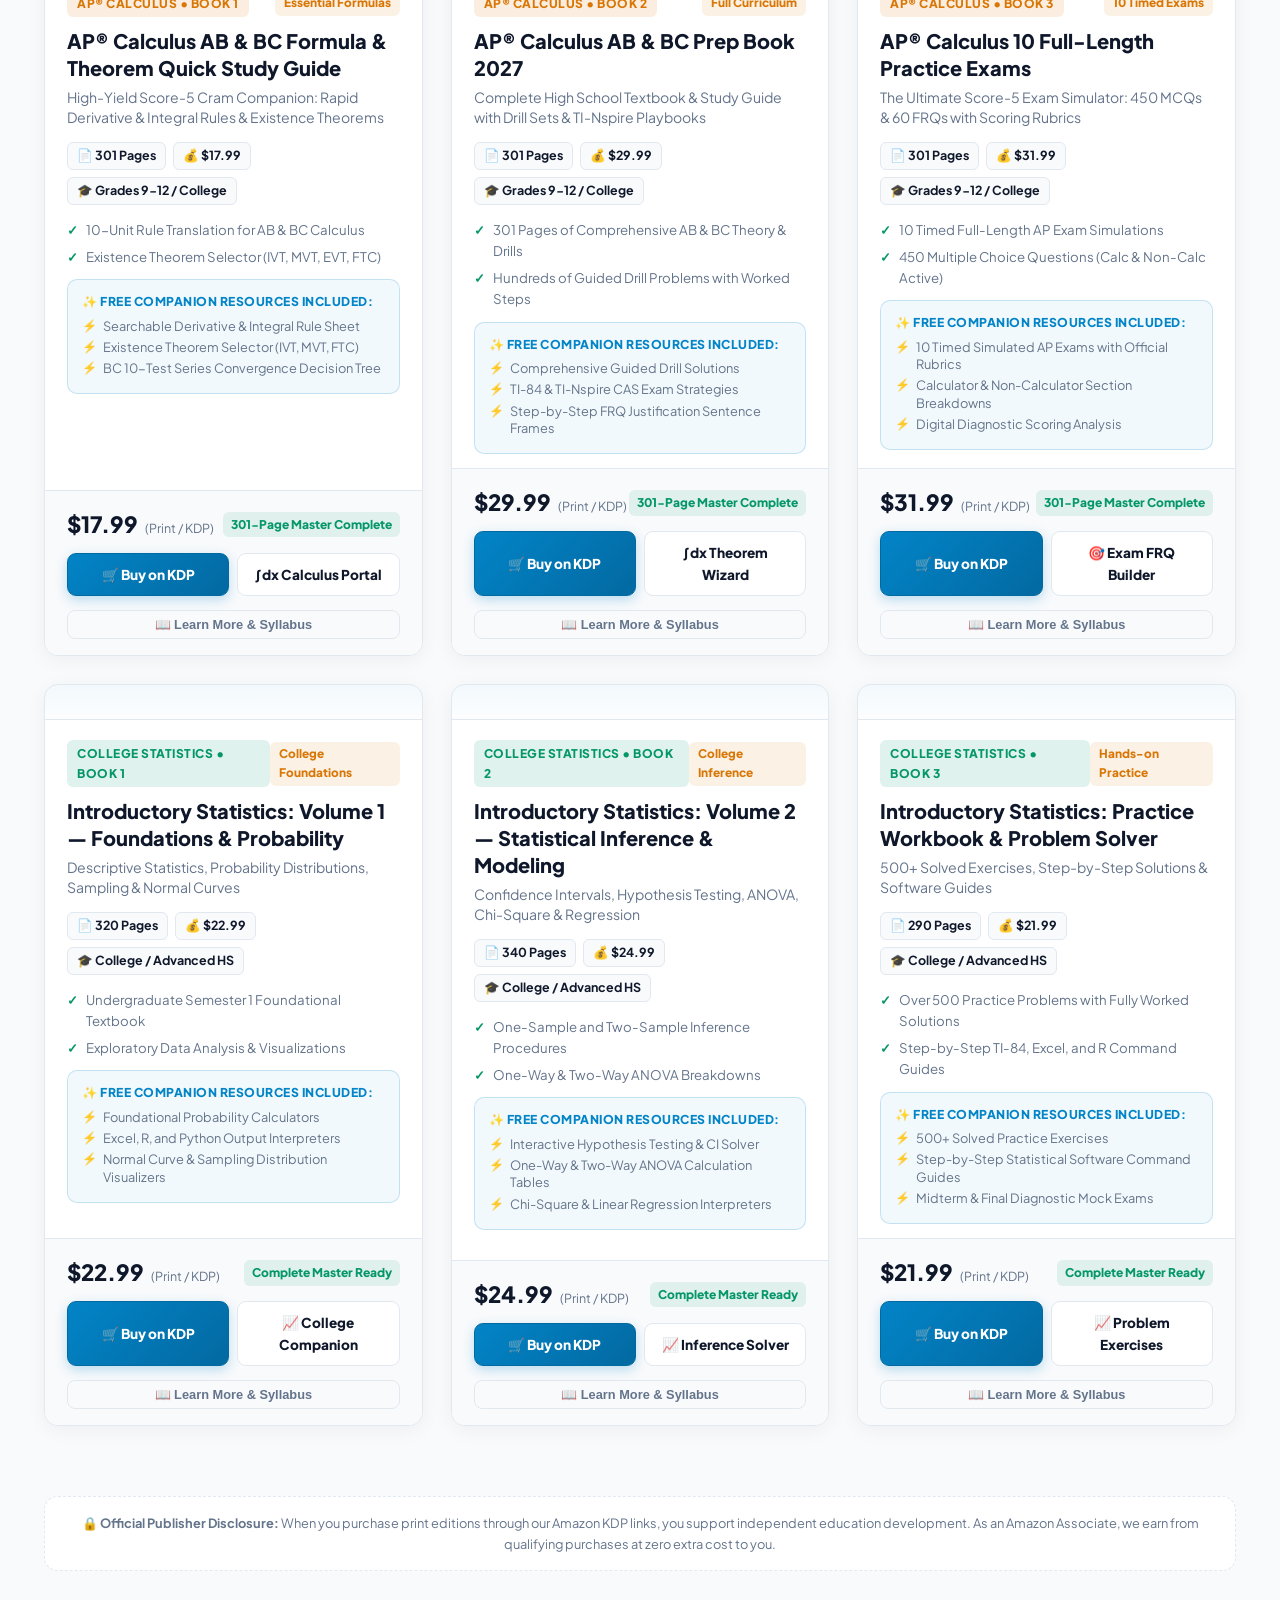
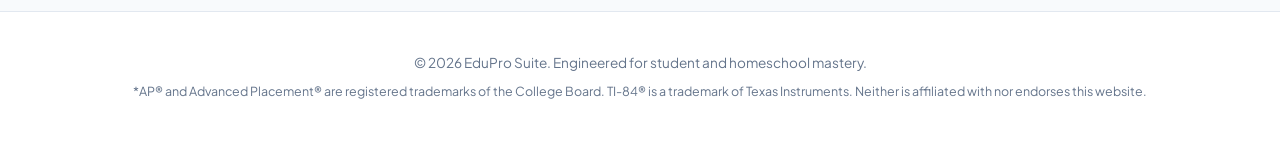
==== commit 690cfb3d: "QC & UI Polishing: Standardize logo, all-exams menubar, sticky resources sidebar, and deep-link rout" ====
--- a/books-catalog.html
+++ b/books-catalog.html
@@ -675,17 +675,23 @@
 
   <!-- Sticky Global Navigation -->
   <header>
-    <div class="container nav-container">
-      <a href="books-catalog.html" class="logo">
-        <span>📚 EduPro Suite</span>
-        <span class="logo-badge">2027 EXAM READY</span>
+    <div class="container nav-container" style="flex-wrap:wrap; height:auto; padding:12px 24px; gap:12px;">
+      <a href="books-catalog.html" class="logo" style="text-decoration:none;">
+        <span style="font-size: 1.15rem; font-weight: 800; color: #0284c7;">🎓 EduPro Suite</span>
+        <span style="color: var(--text-muted); font-weight: 600; font-size: 0.95rem;">| Book Companion</span>
+        <span class="logo-badge" style="background:#059669; color:#fff; font-size:0.75rem; padding:3px 8px; border-radius:4px; margin-left:6px;">📚 All Books Catalog</span>
       </a>
-      <div class="nav-links">
-        <a href="index.html" class="nav-link">📊 AP® Statistics Portal</a>
-        <a href="calculus.html" class="nav-link">∫dx AP® Calculus Portal</a>
-        <a href="introductory-statistics.html" class="nav-link">📈 College Statistics</a>
-        <button class="theme-btn" id="themeBtn">🌙 Dark Mode</button>
-      </div>
+      
+      <!-- Menubar with ALL Exams -->
+      <nav style="display:flex; gap:8px; align-items:center; flex-wrap:wrap;">
+        <a href="index.html" class="nav-link-btn" style="text-decoration:none; padding:6px 12px; font-size:0.9rem; font-weight:600; background:var(--surface-card); border:1px solid var(--border-color); border-radius:6px; color:var(--text-main);">📊 AP® Statistics</a>
+        <a href="calculus.html" class="nav-link-btn" style="text-decoration:none; padding:6px 12px; font-size:0.9rem; font-weight:600; background:var(--surface-card); border:1px solid var(--border-color); border-radius:6px; color:var(--text-main);">∫dx AP® Calculus</a>
+        <a href="introductory-statistics.html" class="nav-link-btn" style="text-decoration:none; padding:6px 12px; font-size:0.9rem; font-weight:600; background:var(--surface-card); border:1px solid var(--border-color); border-radius:6px; color:var(--text-main);">📈 Intro Statistics</a>
+        <a href="books-catalog.html" class="nav-link-btn highlight" style="text-decoration:none; padding:6px 12px; font-size:0.9rem; font-weight:700; background:rgba(16,185,129,0.15); border:1px solid #10b981; border-radius:6px; color:#059669;">📚 All Books Catalog</a>
+        <a href="practice-exams.html" class="nav-link-btn" style="text-decoration:none; padding:6px 12px; font-size:0.9rem; font-weight:600; background:var(--surface-card); border:1px solid var(--border-color); border-radius:6px; color:var(--text-main);">🎯 Practice Exams</a>
+        <a href="flashcards.html" class="nav-link-btn" style="text-decoration:none; padding:6px 12px; font-size:0.9rem; font-weight:600; background:var(--surface-card); border:1px solid var(--border-color); border-radius:6px; color:#d97706;">⚡ Flashcards</a>
+        <button class="theme-btn" id="themeBtn" style="padding:6px 12px; border-radius:6px; cursor:pointer;">🌙 Dark Mode</button>
+      </nav>
     </div>
   </header>
 
